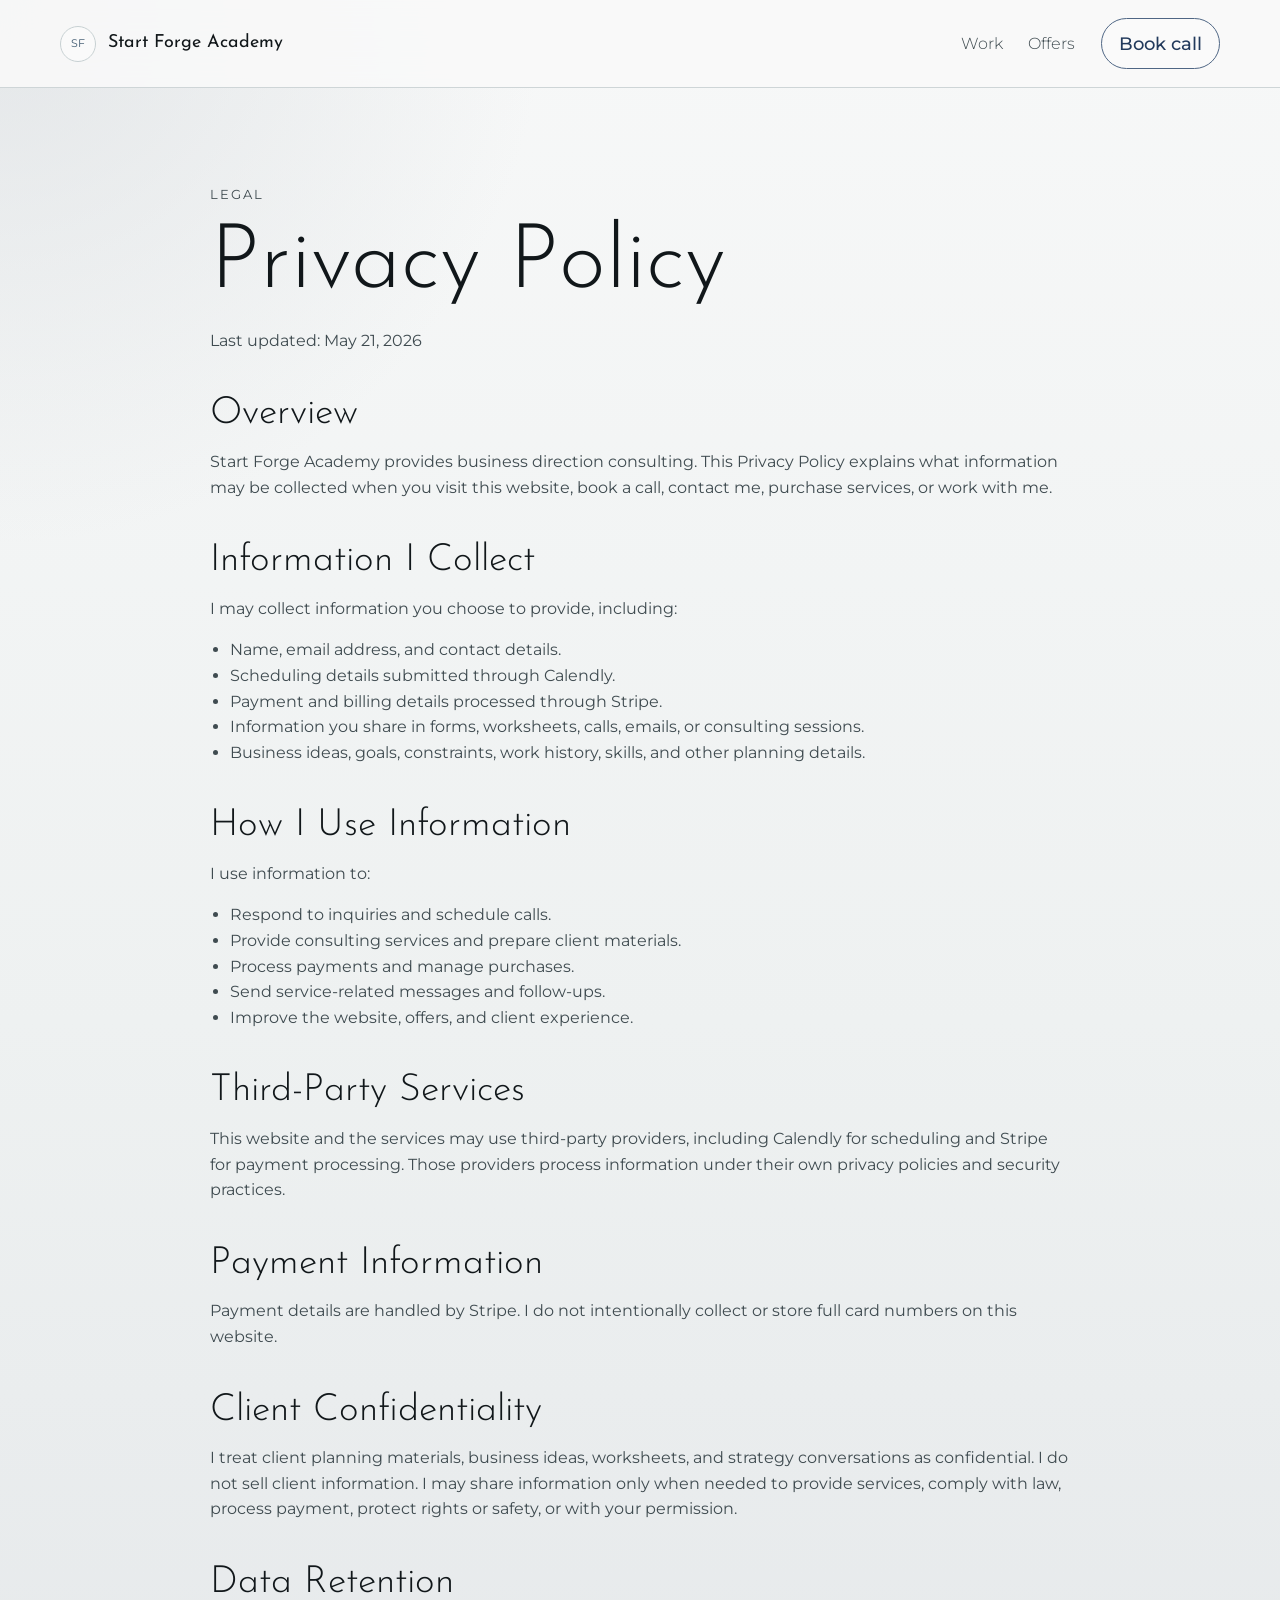
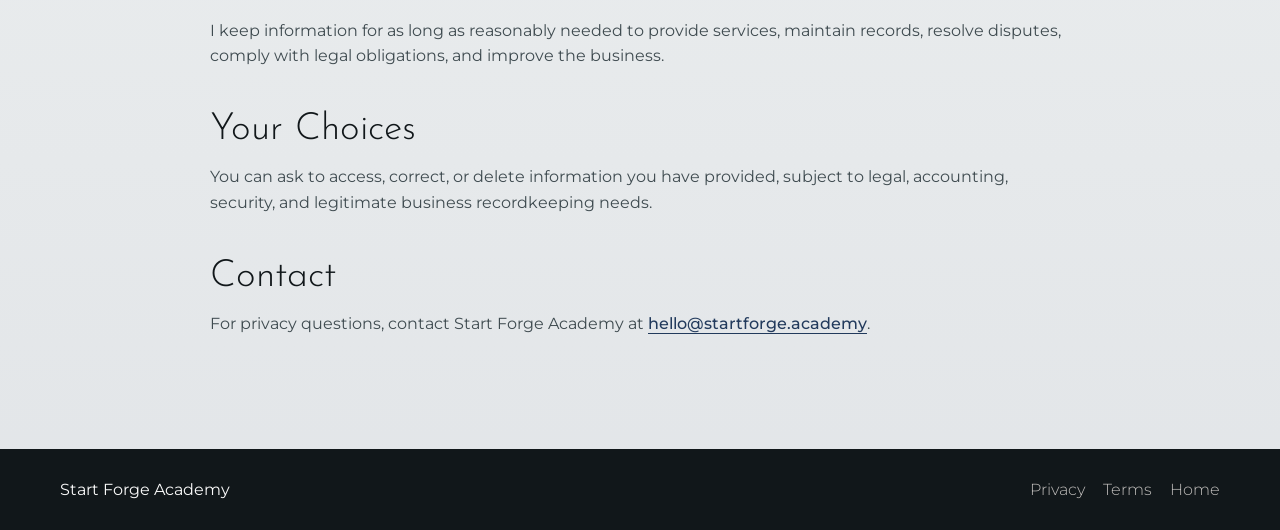
==== privacy.html @ 650c9661 "feat: add legal pages and payment links" ====
<!doctype html>
<html lang="en">
  <head>
    <meta charset="utf-8">
    <meta name="viewport" content="width=device-width, initial-scale=1">
    <title>Privacy Policy | Start Forge Academy</title>
    <meta
      name="description"
      content="Privacy Policy for Start Forge Academy business direction consulting."
    >
    <link rel="preconnect" href="https://fonts.googleapis.com">
    <link rel="preconnect" href="https://fonts.gstatic.com" crossorigin>
    <link
      href="https://fonts.googleapis.com/css2?family=Josefin+Sans:wght@300;400&family=Montserrat:wght@300;400;500&display=swap"
      rel="stylesheet"
    >
    <link rel="stylesheet" href="styles.css">
  </head>
  <body>
    <header class="site-header" aria-label="Primary navigation">
      <a class="brand" href="index.html#top" aria-label="Start Forge Academy home">
        <span class="brand-mark" aria-hidden="true">SF</span>
        <span>Start Forge Academy</span>
      </a>
      <nav class="nav-links" aria-label="Main">
        <a href="index.html#work">Work</a>
        <a href="index.html#offers">Offers</a>
        <a class="nav-cta" href="https://calendly.com/agnesriley" target="_blank" rel="noopener">Book call</a>
      </nav>
    </header>

    <main class="legal-page">
      <p class="section-kicker">Legal</p>
      <h1>Privacy Policy</h1>
      <p class="legal-updated">Last updated: May 21, 2026</p>

      <section>
        <h2>Overview</h2>
        <p>
          Start Forge Academy provides business direction consulting. This Privacy Policy explains
          what information may be collected when you visit this website, book a call, contact me,
          purchase services, or work with me.
        </p>
      </section>

      <section>
        <h2>Information I Collect</h2>
        <p>I may collect information you choose to provide, including:</p>
        <ul>
          <li>Name, email address, and contact details.</li>
          <li>Scheduling details submitted through Calendly.</li>
          <li>Payment and billing details processed through Stripe.</li>
          <li>Information you share in forms, worksheets, calls, emails, or consulting sessions.</li>
          <li>Business ideas, goals, constraints, work history, skills, and other planning details.</li>
        </ul>
      </section>

      <section>
        <h2>How I Use Information</h2>
        <p>I use information to:</p>
        <ul>
          <li>Respond to inquiries and schedule calls.</li>
          <li>Provide consulting services and prepare client materials.</li>
          <li>Process payments and manage purchases.</li>
          <li>Send service-related messages and follow-ups.</li>
          <li>Improve the website, offers, and client experience.</li>
        </ul>
      </section>

      <section>
        <h2>Third-Party Services</h2>
        <p>
          This website and the services may use third-party providers, including Calendly for
          scheduling and Stripe for payment processing. Those providers process information under
          their own privacy policies and security practices.
        </p>
      </section>

      <section>
        <h2>Payment Information</h2>
        <p>
          Payment details are handled by Stripe. I do not intentionally collect or store full card
          numbers on this website.
        </p>
      </section>

      <section>
        <h2>Client Confidentiality</h2>
        <p>
          I treat client planning materials, business ideas, worksheets, and strategy conversations
          as confidential. I do not sell client information. I may share information only when
          needed to provide services, comply with law, process payment, protect rights or safety,
          or with your permission.
        </p>
      </section>

      <section>
        <h2>Data Retention</h2>
        <p>
          I keep information for as long as reasonably needed to provide services, maintain records,
          resolve disputes, comply with legal obligations, and improve the business.
        </p>
      </section>

      <section>
        <h2>Your Choices</h2>
        <p>
          You can ask to access, correct, or delete information you have provided, subject to legal,
          accounting, security, and legitimate business recordkeeping needs.
        </p>
      </section>

      <section>
        <h2>Contact</h2>
        <p>
          For privacy questions, contact Start Forge Academy at
          <a href="mailto:hello@startforge.academy">hello@startforge.academy</a>.
        </p>
      </section>
    </main>

    <footer class="site-footer">
      <p>Start Forge Academy</p>
      <div class="footer-links" aria-label="Footer links">
        <a href="privacy.html">Privacy</a>
        <a href="terms.html">Terms</a>
        <a href="index.html#top">Home</a>
      </div>
    </footer>
  </body>
</html>
---- styles.css ----
:root {
  --ink: #11171a;
  --text: #263136;
  --muted: #3f4b50;
  --paper: #eef1f1;
  --paper-deep: #d9dde0;
  --white: #fafafa;
  --line: #c7d0d2;
  --accent: #4f6684;
  --accent-dark: #223a5c;
  --rose: #536b82;
  --clay: #405a70;
  --sand: #e3e5e7;
  --font-heading: "Josefin Sans", ui-sans-serif, system-ui, sans-serif;
  --font-body: "Montserrat", ui-sans-serif, system-ui, -apple-system, BlinkMacSystemFont, "Segoe UI",
    sans-serif;
  --max: 1160px;
  --shadow: 0 28px 90px rgba(17, 23, 26, 0.1);
}

* {
  box-sizing: border-box;
}

html {
  scroll-behavior: smooth;
}

body {
  margin: 0;
  color: var(--text);
  background:
    radial-gradient(circle at top left, rgba(217, 221, 224, 0.65), transparent 34rem),
    linear-gradient(180deg, #f7f8f8 0%, var(--paper) 48%, #e2e5e8 100%);
  font-family: var(--font-body);
  font-weight: 300;
  line-height: 1.6;
}

img {
  display: block;
  max-width: 100%;
}

a {
  color: inherit;
  text-decoration: none;
}

strong {
  color: var(--ink);
  font-weight: 400;
}

.path-grid strong,
.work-grid strong,
.offer-card strong,
.process-list strong {
  color: #0d1518;
  font-weight: 500;
}

.lede strong,
.note-panel strong,
.quote-panel strong,
.process-copy strong,
.proof-copy strong,
.personal-band strong,
.contact-copy strong {
  box-shadow: inset 0 -0.35em 0 rgba(79, 102, 132, 0.16);
}

.site-header {
  position: sticky;
  z-index: 20;
  top: 0;
  display: flex;
  align-items: center;
  justify-content: space-between;
  gap: 24px;
  padding: 18px max(22px, calc((100vw - var(--max)) / 2));
  border-bottom: 1px solid rgba(199, 208, 210, 0.86);
  background: rgba(250, 250, 250, 0.86);
  backdrop-filter: blur(18px);
}

.brand,
.nav-links {
  display: flex;
  align-items: center;
}

.brand {
  gap: 12px;
  color: var(--ink);
  font-family: var(--font-heading);
  font-size: 1.12rem;
  font-weight: 400;
  letter-spacing: 0;
  white-space: nowrap;
}

.brand-mark {
  display: inline-grid;
  width: 36px;
  height: 36px;
  place-items: center;
  border: 1px solid var(--line);
  border-radius: 50%;
  background: var(--white);
  color: var(--clay);
  font-family: var(--font-body);
  font-size: 0.7rem;
  font-weight: 400;
}

.nav-links {
  gap: clamp(14px, 2vw, 30px);
  color: var(--muted);
  font-size: 0.98rem;
  font-weight: 300;
}

.nav-links a:hover,
.nav-links a:focus-visible {
  color: var(--ink);
}

.nav-cta {
  min-width: 78px;
  padding: 10px 17px;
  border: 1px solid var(--accent);
  border-radius: 999px;
  color: var(--accent-dark);
  background: rgba(250, 250, 250, 0.78);
  font-size: 1.14rem;
  font-weight: 500;
  text-align: center;
}

.hero,
.note-panel,
.paths,
.work,
.process,
.proof,
.personal-band,
.offers,
.quote-panel,
.contact {
  width: min(var(--max), calc(100% - 40px));
  margin-inline: auto;
}

.hero {
  display: grid;
  grid-template-columns: minmax(0, 1fr) minmax(300px, 420px);
  gap: clamp(40px, 7vw, 98px);
  align-items: center;
  min-height: calc(100svh - 74px);
  padding: clamp(56px, 7vw, 92px) 0;
}

.eyebrow,
.section-kicker,
.offer-label,
.booking-label,
.path-label {
  margin: 0 0 15px;
  color: var(--accent-dark);
  font-size: 0.82rem;
  font-weight: 400;
  letter-spacing: 0.16em;
  text-transform: uppercase;
}

.hero h1,
.section-heading h2,
.proof-copy h2,
.personal-band h2,
.contact-copy h2 {
  margin: 0;
  color: var(--ink);
  font-family: var(--font-heading);
  font-weight: 300;
  letter-spacing: 0;
  line-height: 0.98;
}

.hero h1 {
  max-width: 820px;
  font-size: clamp(3.15rem, 6.8vw, 6.45rem);
  font-weight: 300;
}

.lede {
  max-width: 660px;
  margin: 26px 0 0;
  color: var(--text);
  font-size: clamp(1.08rem, 1.65vw, 1.26rem);
}

.hero-actions {
  display: flex;
  flex-wrap: wrap;
  gap: 16px;
  align-items: center;
  margin-top: 34px;
}

.button {
  display: inline-flex;
  min-height: 50px;
  align-items: center;
  justify-content: center;
  border: 1px solid transparent;
  border-radius: 999px;
  padding: 13px 22px;
  font-size: 1.18rem;
  font-weight: 500;
  text-align: center;
  transition:
    transform 150ms ease,
    background 150ms ease,
    border-color 150ms ease;
}

.button:hover,
.button:focus-visible {
  transform: translateY(-2px);
}

.button-primary {
  color: var(--white);
  background: var(--accent-dark);
  box-shadow: 0 16px 36px rgba(68, 88, 93, 0.18);
}

.button-primary:hover,
.button-primary:focus-visible {
  background: #192f4d;
}

.text-action {
  display: inline-flex;
  align-items: center;
  gap: 11px;
  color: var(--ink);
  font-size: 1.04rem;
  font-weight: 400;
}

.text-action::after {
  width: 34px;
  height: 1px;
  background: currentColor;
  content: "";
  transition: width 150ms ease;
}

.text-action:hover::after,
.text-action:focus-visible::after {
  width: 46px;
}

.profile-card {
  position: relative;
  padding: 18px 18px 24px;
  border: 1px solid rgba(199, 208, 210, 0.9);
  border-radius: 220px 220px 18px 18px;
  background: rgba(250, 250, 250, 0.9);
  box-shadow: var(--shadow);
}

.profile-card::before {
  position: absolute;
  z-index: -1;
  content: "";
  inset: 40px -20px -20px 34px;
  border-radius: 220px 220px 20px 20px;
  background: var(--paper-deep);
}

.profile-card img {
  width: 100%;
  aspect-ratio: 1 / 1.14;
  border-radius: 200px 200px 10px 10px;
  object-fit: cover;
}

.profile-card p:last-child {
  margin: 0;
  color: var(--muted);
  font-size: 0.97rem;
  font-weight: 400;
}

.profile-name {
  margin: 26px 0 8px;
  color: var(--ink);
  font-family: var(--font-heading);
  font-size: clamp(1.7rem, 2.8vw, 2.35rem);
  font-weight: 400;
  line-height: 1;
}

.note-panel {
  padding: clamp(34px, 6vw, 70px);
  border: 1px solid var(--line);
  border-radius: 28px;
  background: #e0e4e8;
  box-shadow: var(--shadow);
}

.note-panel p {
  max-width: 980px;
  margin: 0 auto;
  color: var(--ink);
  font-family: var(--font-heading);
  font-size: clamp(1.55rem, 3.1vw, 2.65rem);
  font-weight: 300;
  line-height: 1.12;
  text-align: center;
}

.paths,
.work,
.offers {
  padding: 96px 0 26px;
}

.section-heading {
  max-width: 740px;
  margin: 0 auto 38px;
  text-align: center;
}

.section-heading h2,
.proof-copy h2,
.personal-band h2,
.contact-copy h2 {
  font-size: clamp(2.25rem, 4.6vw, 4.15rem);
}

.path-grid,
.work-grid,
.offer-grid {
  display: grid;
  gap: 18px;
}

.path-grid {
  grid-template-columns: repeat(3, 1fr);
}

.work-grid {
  grid-template-columns: repeat(4, 1fr);
}

.path-grid article,
.work-grid article,
.offer-card {
  min-height: 292px;
  padding: 28px;
  border: 1px solid var(--line);
  border-radius: 22px;
  background: rgba(250, 250, 250, 0.78);
}

.path-grid article {
  min-height: 274px;
}

.path-grid article:nth-child(2) {
  background: #e1e6ee;
}

.path-label {
  margin: 0 0 26px;
}

.path-grid h3 {
  margin: 0 0 14px;
  color: var(--ink);
  font-family: var(--font-heading);
  font-size: 1.58rem;
  font-weight: 300;
  line-height: 1.12;
}

.path-grid p:last-child {
  margin: 0;
  color: var(--muted);
  font-weight: 400;
}

.work-grid article {
  box-shadow: 0 18px 46px rgba(17, 23, 26, 0.055);
}

.work-grid span {
  color: var(--rose);
  font-weight: 400;
}

.work-grid h3,
.offer-card h3 {
  margin: 30px 0 12px;
  color: var(--ink);
  font-family: var(--font-heading);
  font-size: 1.34rem;
  font-weight: 300;
  line-height: 1.16;
}

.work-grid h3 {
  position: relative;
  width: fit-content;
  color: #223a5c;
  font-size: 1.38rem;
  font-weight: 300;
  line-height: 1.12;
}

.work-grid h3::after {
  display: block;
  width: 42px;
  height: 1px;
  margin-top: 12px;
  background: #4f6684;
  content: "";
}

.work-grid p,
.offer-card p,
.process-copy p,
.process-list p,
.proof-copy p,
.personal-band p,
.contact-copy p {
  margin: 0;
  color: var(--muted);
  font-weight: 400;
}

.process {
  display: grid;
  grid-template-columns: minmax(280px, 0.9fr) minmax(320px, 1.1fr);
  gap: clamp(34px, 6vw, 76px);
  align-items: start;
  padding: 72px clamp(26px, 5vw, 58px);
  border: 1px solid var(--line);
  border-radius: 30px;
  background: rgba(250, 250, 250, 0.7);
}

.process-copy h2 {
  margin: 0;
  color: var(--ink);
  font-family: var(--font-heading);
  font-size: clamp(2.25rem, 4.4vw, 4rem);
  font-weight: 300;
  line-height: 1.04;
}

.process-copy p {
  margin-top: 22px;
  font-size: 1.08rem;
}

.process-list {
  display: grid;
  gap: 12px;
}

.process-list article {
  display: grid;
  grid-template-columns: 44px minmax(0, 1fr);
  column-gap: 22px;
  padding: 18px 0;
  border-bottom: 1px solid var(--line);
}

.process-list article:last-child {
  border-bottom: 0;
}

.process-list span {
  grid-row: 1 / span 2;
  color: var(--clay);
  font-size: 0.78rem;
  font-weight: 400;
  letter-spacing: 0.14em;
}

.process-list h3 {
  grid-column: 2;
  margin: 0 0 5px;
  color: var(--ink);
  font-family: var(--font-heading);
  font-size: 1.42rem;
  font-weight: 400;
}

.process-list p {
  grid-column: 2;
  max-width: 36rem;
}

.proof {
  display: grid;
  grid-template-columns: minmax(0, 0.92fr) minmax(320px, 1.08fr);
  gap: clamp(34px, 6vw, 76px);
  align-items: center;
  margin-top: 96px;
  padding: clamp(36px, 5vw, 62px);
  border-radius: 30px;
  background:
    linear-gradient(135deg, rgba(250, 250, 250, 0.74), rgba(217, 221, 224, 0.96)),
    var(--paper-deep);
}

.proof-copy p {
  margin-top: 24px;
  font-size: 1.08rem;
}

.toolbox {
  display: flex;
  flex-wrap: wrap;
  gap: 10px;
}

.toolbox span {
  padding: 9px 13px;
  border: 1px solid rgba(49, 79, 90, 0.16);
  border-radius: 999px;
  background: rgba(250, 250, 250, 0.68);
  color: var(--accent-dark);
  font-size: 0.9rem;
  font-weight: 400;
}

.personal-band {
  display: grid;
  grid-template-columns: minmax(260px, 0.95fr) minmax(320px, 1.05fr);
  gap: clamp(30px, 6vw, 78px);
  align-items: center;
  padding: 96px 0 64px;
}

.personal-band p {
  color: var(--text);
  font-size: clamp(1.05rem, 1.9vw, 1.25rem);
}

.offer-grid {
  grid-template-columns: repeat(3, 1fr);
}

.offer-card {
  display: flex;
  min-height: 344px;
  flex-direction: column;
}

.featured-offer {
  border-color: rgba(68, 88, 93, 0.28);
  background: #e1e6ee;
  box-shadow: 0 22px 62px rgba(38, 63, 90, 0.12);
}

.offer-card h3 {
  margin-top: 0;
  font-size: 1.62rem;
}

.offer-card a {
  width: fit-content;
  margin-top: auto;
  color: var(--accent-dark);
  font-size: 1.03rem;
  font-weight: 400;
  border-bottom: 1px solid currentColor;
}

.quote-panel {
  padding: 96px 0;
}

.quote-panel p {
  max-width: 1000px;
  margin: 0 auto;
  color: var(--ink);
  font-family: var(--font-heading);
  font-size: clamp(1.85rem, 3.6vw, 3.55rem);
  font-weight: 300;
  line-height: 1.08;
  text-align: center;
}

.contact {
  display: grid;
  grid-template-columns: minmax(280px, 0.84fr) minmax(320px, 1fr);
  gap: clamp(30px, 6vw, 86px);
  align-items: start;
  padding: 82px 0 98px;
  border-top: 1px solid var(--line);
}

.social-links {
  display: flex;
  flex-wrap: wrap;
  gap: 10px;
  margin-top: 24px;
}

.social-links a {
  padding: 8px 12px;
  border: 1px solid var(--line);
  border-radius: 999px;
  background: rgba(250, 250, 250, 0.74);
  color: var(--ink);
  font-size: 1rem;
  font-weight: 400;
}

.booking-panel {
  display: grid;
  gap: 14px;
  padding: 30px;
  border: 1px solid var(--line);
  border-radius: 24px;
  background: #e1e6ee;
  box-shadow: var(--shadow);
}

.booking-panel h3 {
  margin: 0;
  color: var(--ink);
  font-family: var(--font-heading);
  font-size: clamp(2rem, 3vw, 2.8rem);
  font-weight: 300;
  line-height: 1.04;
}

.booking-panel p {
  margin: 0;
  color: var(--muted);
  font-weight: 400;
}

.contact-form {
  display: grid;
  grid-column: 2;
  gap: 16px;
  padding: 30px;
  border: 1px solid var(--line);
  border-radius: 24px;
  background: var(--white);
  box-shadow: var(--shadow);
}

.contact-form label {
  display: grid;
  gap: 8px;
  color: var(--ink);
  font-size: 0.86rem;
  font-weight: 400;
}

.contact-form input,
.contact-form textarea {
  width: 100%;
  border: 1px solid var(--line);
  border-radius: 14px;
  padding: 14px 15px;
  color: var(--ink);
  background: #eef1f1;
  font: inherit;
}

.contact-form textarea {
  resize: vertical;
}

.contact-form input:focus,
.contact-form textarea:focus {
  outline: 3px solid rgba(68, 88, 93, 0.2);
  border-color: var(--accent);
}

.contact-form .button {
  width: 100%;
  cursor: pointer;
  font: inherit;
}

.legal-page {
  width: min(860px, calc(100% - 40px));
  margin: 0 auto;
  padding: clamp(58px, 8vw, 96px) 0;
}

.legal-page h1,
.legal-page h2 {
  margin: 0;
  color: var(--ink);
  font-family: var(--font-heading);
  font-weight: 300;
  line-height: 1;
}

.legal-page h1 {
  font-size: clamp(3rem, 7vw, 5.8rem);
}

.legal-page h2 {
  margin-top: 42px;
  font-size: clamp(1.7rem, 3vw, 2.35rem);
}

.legal-page p,
.legal-page li {
  color: var(--muted);
  font-weight: 400;
}

.legal-page a {
  color: var(--accent-dark);
  font-weight: 500;
  border-bottom: 1px solid currentColor;
}

.legal-page ul {
  padding-left: 1.25rem;
}

.legal-updated {
  margin: 18px 0 40px;
}

.site-footer {
  display: flex;
  align-items: center;
  justify-content: space-between;
  gap: 20px;
  padding: 28px max(22px, calc((100vw - var(--max)) / 2));
  color: var(--white);
  background: var(--ink);
}

.site-footer p {
  margin: 0;
  font-weight: 400;
}

.site-footer a {
  color: rgba(255, 250, 246, 0.74);
}

.footer-links {
  display: flex;
  flex-wrap: wrap;
  gap: 18px;
  justify-content: flex-end;
}

@media (max-width: 920px) {
  .site-header {
    align-items: flex-start;
  }

  .nav-links {
    justify-content: flex-end;
    flex-wrap: wrap;
  }

  .hero,
  .process,
  .proof,
  .personal-band,
  .contact {
    grid-template-columns: 1fr;
  }

  .profile-card {
    max-width: 440px;
  }

  .path-grid,
  .work-grid,
  .offer-grid {
    grid-template-columns: 1fr 1fr;
  }
}

@media (max-width: 1280px) {
  .contact {
    grid-template-columns: 1fr;
    gap: 34px;
  }

  .contact-copy {
    max-width: 720px;
  }
}

@media (max-width: 640px) {
  .site-header {
    padding: 14px 18px;
  }

  .brand {
    font-size: 1rem;
  }

  .brand-mark {
    width: 34px;
    height: 34px;
  }

  .nav-links a:not(.nav-cta) {
    display: none;
  }

  .hero {
    min-height: auto;
    padding-top: 50px;
  }

  .hero h1 {
    font-size: clamp(3rem, 14.5vw, 4.2rem);
  }

  .hero-actions,
  .button,
  .text-action {
    width: 100%;
  }

  .text-action {
    justify-content: center;
    min-height: 44px;
  }

  .paths,
  .work,
  .offers,
  .quote-panel,
  .contact {
    padding-block: 60px;
  }

  .path-grid,
  .work-grid,
  .offer-grid {
    grid-template-columns: 1fr;
  }

  .proof {
    margin-top: 58px;
  }

  .process {
    padding: 34px 24px;
  }

  .process-list article {
    grid-template-columns: 1fr;
    row-gap: 6px;
  }

  .contact-form {
    grid-column: auto;
  }

  .process-list span,
  .process-list h3,
  .process-list p {
    grid-column: 1;
  }

  .path-grid article,
  .work-grid article,
  .offer-card {
    min-height: auto;
  }

  .site-footer {
    align-items: flex-start;
    flex-direction: column;
  }
}
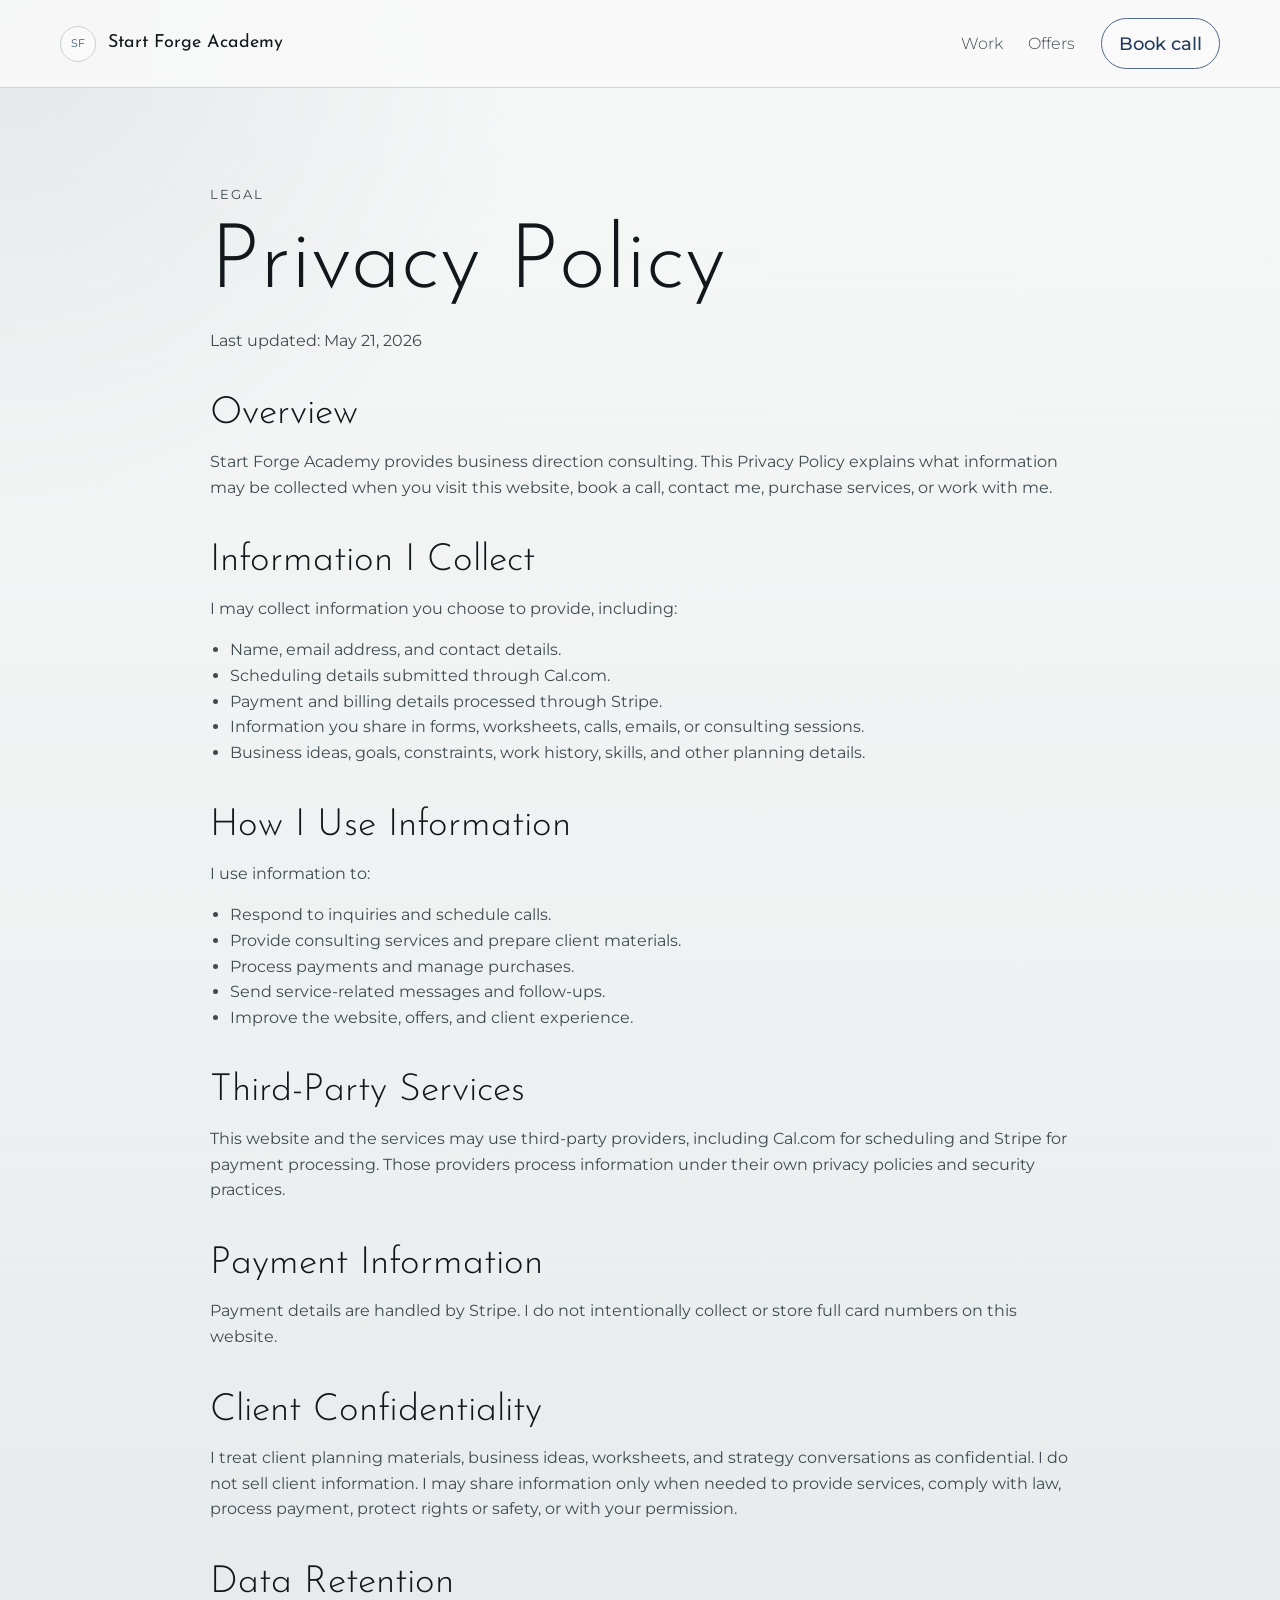
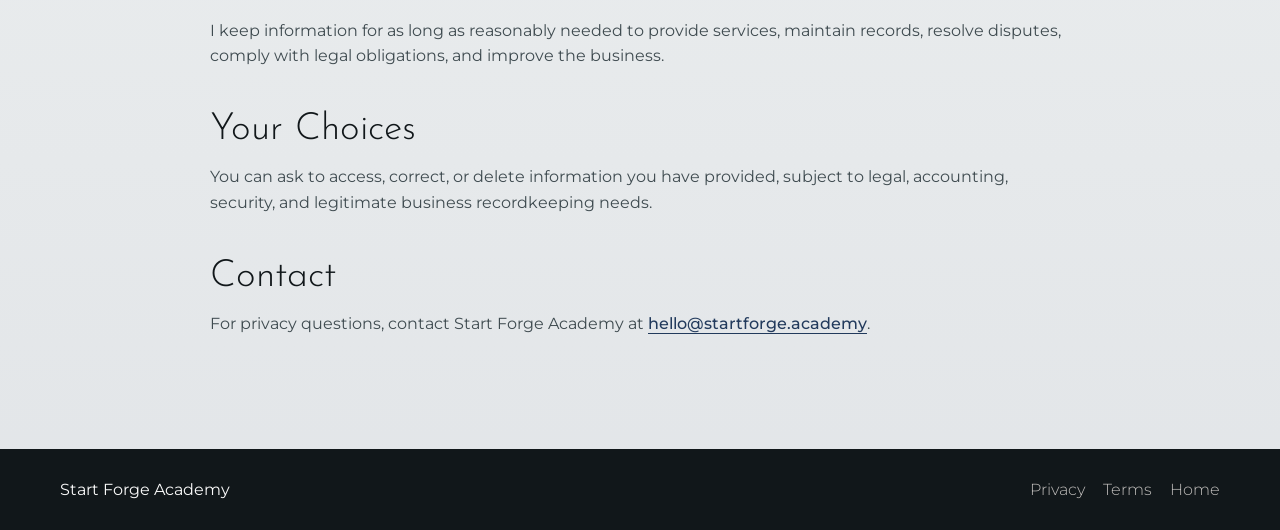
==== commit c1e7a1a2: "fix: replace calendly scheduling copy" ====
--- a/privacy.html
+++ b/privacy.html
@@ -8,6 +8,14 @@
       name="description"
       content="Privacy Policy for Start Forge Academy business direction consulting."
     >
+    <link rel="canonical" href="https://startforge.academy/privacy.html">
+    <meta name="robots" content="noindex,follow">
+    <meta name="theme-color" content="#223a5c">
+    <link rel="icon" href="/favicon.ico" sizes="any">
+    <link rel="icon" href="/assets/favicon.svg" type="image/svg+xml">
+    <link rel="icon" href="/assets/favicon-32.png" type="image/png" sizes="32x32">
+    <link rel="apple-touch-icon" href="/assets/favicon-180.png">
+    <link rel="manifest" href="/site.webmanifest">
     <link rel="preconnect" href="https://fonts.googleapis.com">
     <link rel="preconnect" href="https://fonts.gstatic.com" crossorigin>
     <link
@@ -25,7 +33,7 @@
       <nav class="nav-links" aria-label="Main">
         <a href="index.html#work">Work</a>
         <a href="index.html#offers">Offers</a>
-        <a class="nav-cta" href="https://calendly.com/agnesriley" target="_blank" rel="noopener">Book call</a>
+        <a class="nav-cta" href="https://buy.stripe.com/eVqcMY9096f96THfgBgIo00" target="_blank" rel="noopener">Book call</a>
       </nav>
     </header>
 
@@ -48,7 +56,7 @@
         <p>I may collect information you choose to provide, including:</p>
         <ul>
           <li>Name, email address, and contact details.</li>
-          <li>Scheduling details submitted through Calendly.</li>
+          <li>Scheduling details submitted through Cal.com.</li>
           <li>Payment and billing details processed through Stripe.</li>
           <li>Information you share in forms, worksheets, calls, emails, or consulting sessions.</li>
           <li>Business ideas, goals, constraints, work history, skills, and other planning details.</li>
@@ -70,7 +78,7 @@
       <section>
         <h2>Third-Party Services</h2>
         <p>
-          This website and the services may use third-party providers, including Calendly for
+          This website and the services may use third-party providers, including Cal.com for
           scheduling and Stripe for payment processing. Those providers process information under
           their own privacy policies and security practices.
         </p>
